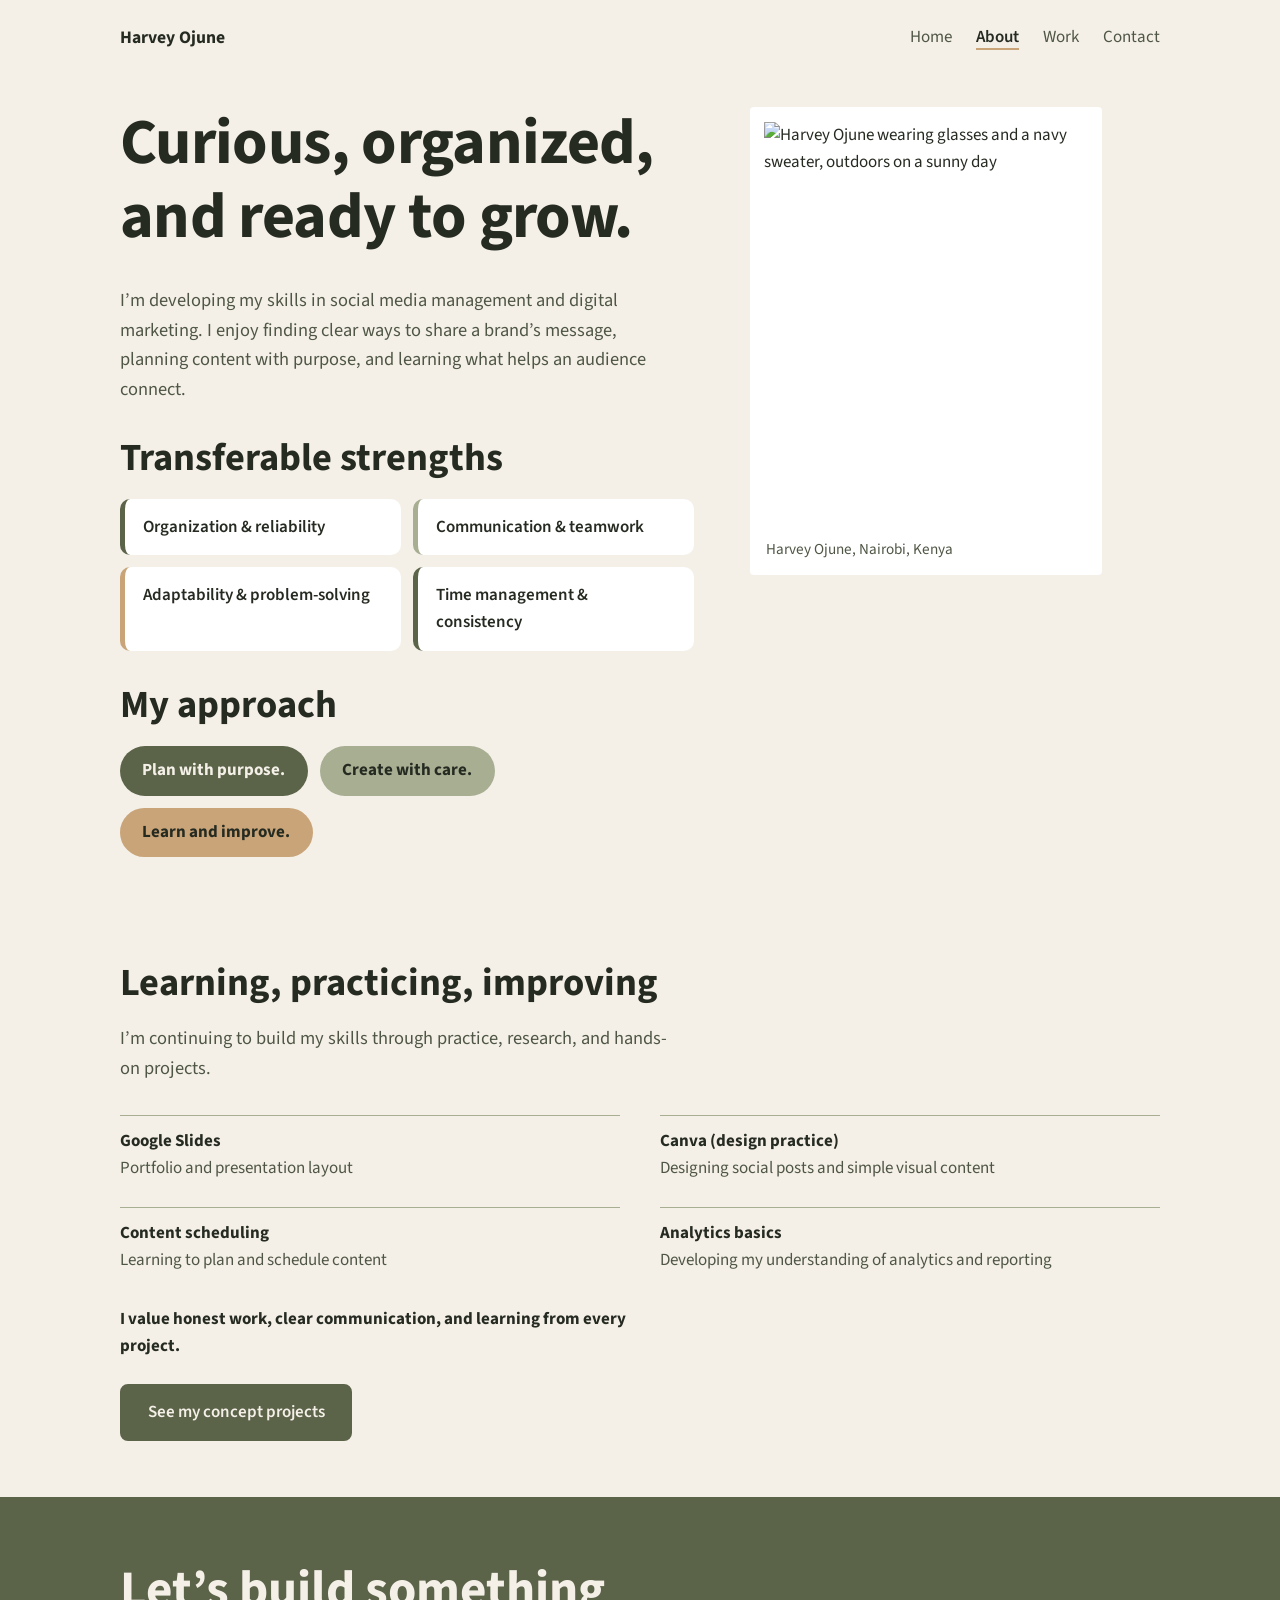
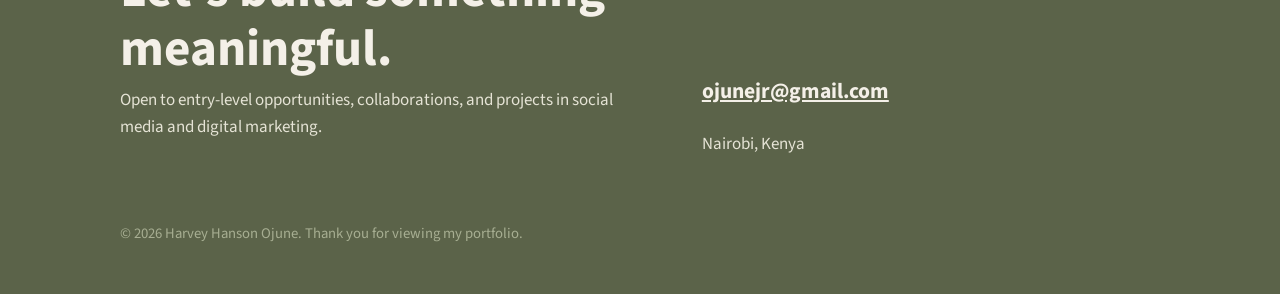
==== about.html @ 5746744a "Add files via upload" ====
<!DOCTYPE html>
<html lang="en">
<head>
  <meta charset="UTF-8">
  <meta name="viewport" content="width=device-width, initial-scale=1">
  <link rel="preconnect" href="https://fonts.googleapis.com">
  <link rel="preconnect" href="https://fonts.gstatic.com" crossorigin>
  <link href="https://fonts.googleapis.com/css2?family=Source+Sans+3:wght@400;600;700;800&display=swap" rel="stylesheet">
  <link rel="icon" href="data:image/svg+xml,%3Csvg xmlns=%27http://www.w3.org/2000/svg%27 viewBox=%270 0 100 100%27%3E%3Crect width=%27100%27 height=%27100%27 rx=%2722%27 fill=%27%235b6349%27/%3E%3Ctext x=%2750%27 y=%2770%27 font-size=%2762%27 font-family=%27sans-serif%27 font-weight=%27700%27 text-anchor=%27middle%27 fill=%27%23f4f0e8%27%3EH%3C/text%3E%3C/svg%3E">
  <link rel="stylesheet" href="style.css">
  <title>About | Harvey Ojune</title>
  <meta name="description" content="About Harvey Ojune: curious, organized, and developing skills in social media management and digital marketing.">
</head>
<body>

  <header class="site-header">
    <div class="wrap">
      <a class="brand" href="index.html">Harvey Ojune</a>
      <nav aria-label="Main">
        <a href="index.html">Home</a>
        <a href="about.html" aria-current="page">About</a>
        <a href="work.html">Work</a>
        <a href="#contact">Contact</a>
      </nav>
    </div>
  </header>

  <main>
    <section class="page-head">
      <div class="wrap about-grid">
        <div>
          <h1>Curious, organized, and ready to grow.</h1>
          <p class="section-intro">I&rsquo;m developing my skills in social media management and digital marketing. I enjoy finding clear ways to share a brand&rsquo;s message, planning content with purpose, and learning what helps an audience connect.</p>

          <h2>Transferable strengths</h2>
          <ul class="strengths">
            <li>Organization &amp; reliability</li>
            <li>Communication &amp; teamwork</li>
            <li>Adaptability &amp; problem-solving</li>
            <li>Time management &amp; consistency</li>
          </ul>

          <h2>My approach</h2>
          <ul class="approach">
            <li>Plan with purpose.</li>
            <li>Create with care.</li>
            <li>Learn and improve.</li>
          </ul>
        </div>
        <figure class="about-photo">
          <img src="images/harvey-about.jpg" alt="Harvey Ojune wearing glasses and a navy sweater, outdoors on a sunny day" width="648" height="1152">
          <figcaption>Harvey Ojune, Nairobi, Kenya</figcaption>
        </figure>
      </div>
    </section>

    <section>
      <div class="wrap">
        <h2>Learning, practicing, improving</h2>
        <p class="section-intro">I&rsquo;m continuing to build my skills through practice, research, and hands-on projects.</p>
        <ul class="tools">
          <li><strong>Google Slides</strong><span>Portfolio and presentation layout</span></li>
          <li><strong>Canva (design practice)</strong><span>Designing social posts and simple visual content</span></li>
          <li><strong>Content scheduling</strong><span>Learning to plan and schedule content</span></li>
          <li><strong>Analytics basics</strong><span>Developing my understanding of analytics and reporting</span></li>
        </ul>
        <p style="margin-top:2rem;font-weight:700;">I value honest work, clear communication, and learning from every project.</p>
        <div class="button-row">
          <a class="button" href="work.html">See my concept projects</a>
        </div>
      </div>
    </section>
  </main>

  <footer class="contact" id="contact">
    <div class="wrap">
      <div>
        <h2>Let&rsquo;s build something meaningful.</h2>
        <p>Open to entry-level opportunities, collaborations, and projects in social media and digital marketing.</p>
      </div>
      <div>
        <p class="email"><a href="mailto:ojunejr@gmail.com">ojunejr@gmail.com</a></p>
        <p class="place">Nairobi, Kenya</p>
      </div>
      <p class="legal">&copy; 2026 Harvey Hanson Ojune. Thank you for viewing my portfolio.</p>
    </div>
  </footer>

</body>
</html>
---- style.css ----
/* ==========================================================
   Harvey Ojune portfolio
   Change the colors and widths here and the whole site updates.
   ========================================================== */
:root {
  --cream: #f4f0e8;
  --stone: #e5e3d5;
  --sage: #5b6349;
  --sage-light: #a7ae92;
  --tan: #c9a478;
  --ink: #262b22;
  --muted: #4f5645;
  --white: #ffffff;
  --max: 68rem;
  --radius: 14px;
}

* { box-sizing: border-box; }

html { scroll-behavior: smooth; }
@media (prefers-reduced-motion: reduce) { html { scroll-behavior: auto; } }

body {
  margin: 0;
  background: var(--cream);
  color: var(--ink);
  font-family: "Source Sans 3", Calibri, Carlito, "Segoe UI", Roboto, system-ui, sans-serif;
  font-size: 1.0625rem;
  line-height: 1.6;
}

img { max-width: 100%; height: auto; display: block; }

h1, h2, h3 { line-height: 1.15; margin: 0 0 0.5em; font-weight: 700; }
h1 { font-size: clamp(2.25rem, 6vw, 4rem); letter-spacing: -0.01em; }
h2 { font-size: clamp(1.75rem, 3.5vw, 2.4rem); }
h3 { font-size: 1.15rem; }
p  { margin: 0 0 1em; max-width: 62ch; }

a { color: var(--sage); }
a:hover { color: var(--ink); }
a:focus-visible, .button:focus-visible {
  outline: 3px solid var(--sage);
  outline-offset: 3px;
}

.wrap { max-width: var(--max); margin: 0 auto; padding: 0 1.5rem; }
.muted { color: var(--muted); }

/* ---------- Header ---------- */
.site-header { padding: 1.25rem 0; }
.site-header .wrap {
  display: flex; flex-wrap: wrap; justify-content: space-between;
  align-items: center; gap: 0.75rem 1.5rem;
}
.brand { font-weight: 700; color: var(--ink); text-decoration: none; font-size: 1.1rem; }
.site-header nav { display: flex; flex-wrap: wrap; gap: 0.25rem 1.5rem; }
.site-header nav a { color: var(--muted); text-decoration: none; padding: 0.25rem 0; }
.site-header nav a:hover { color: var(--ink); }
.site-header nav a[aria-current="page"] {
  color: var(--ink); font-weight: 600;
  text-decoration: underline; text-decoration-thickness: 2px;
  text-underline-offset: 6px; text-decoration-color: var(--tan);
}

/* ---------- Buttons ---------- */
.button {
  display: inline-block; padding: 0.8rem 1.6rem; border-radius: 8px;
  background: var(--sage); color: var(--cream);
  font-weight: 600; text-decoration: none; border: 2px solid var(--sage);
}
.button:hover { background: var(--ink); border-color: var(--ink); color: var(--cream); }
.button.ghost { background: transparent; color: var(--sage); }
.button.ghost:hover { background: var(--sage); color: var(--cream); border-color: var(--sage); }
.button-row { display: flex; flex-wrap: wrap; gap: 0.75rem; margin-top: 1.5rem; }

/* ---------- Hero ---------- */
.hero { padding: 2.5rem 0 4.5rem; }
.hero .wrap {
  display: grid; grid-template-columns: 1.25fr 1fr;
  gap: 3rem; align-items: center;
}
.hero .name { color: var(--sage); font-weight: 600; margin-bottom: 1rem; }
.hero h1 { margin-bottom: 0.4em; }
.hero .tagline { font-size: 1.6rem; font-weight: 700; color: var(--sage); margin-bottom: 0.4rem; }
.hero .pillars { font-size: 1.15rem; color: var(--muted); }

.photo-frame { position: relative; justify-self: center; width: 100%; max-width: 24rem; }
.photo-frame::before {
  content: ""; position: absolute; inset: 2.5rem -1.5rem -1.5rem 2.5rem;
  background: var(--stone); border-radius: 28px; z-index: 0;
}
.photo-frame figure {
  position: relative; z-index: 1; margin: 0; background: var(--white);
  padding: 0.9rem 0.9rem 0.6rem; border-radius: 4px;
}
.photo-frame img { width: 100%; aspect-ratio: 3 / 4; object-fit: cover; }
.photo-frame figcaption { padding: 0.7rem 0.1rem 0.3rem; font-size: 0.95rem; color: var(--muted); }

/* ---------- Sections ---------- */
section { padding: 3.5rem 0; }
.section-intro { color: var(--muted); font-size: 1.15rem; margin-bottom: 2rem; }

/* Services */
.services {
  display: grid; grid-template-columns: repeat(3, 1fr);
  gap: 2.25rem 2.5rem; margin: 0; padding: 0; list-style: none;
}
.services li { border-top: 3px solid var(--sage); padding-top: 1rem; }
.services li:nth-child(3n+2) { border-top-color: var(--sage-light); }
.services li:nth-child(3n) { border-top-color: var(--tan); }
.services p { color: var(--muted); margin: 0; }

/* Workflow (a real sequence, so it is numbered) */
.workflow-band { background: var(--stone); }
.steps {
  list-style: none; margin: 2.5rem 0 2rem; padding: 0;
  display: grid; grid-template-columns: repeat(5, 1fr); gap: 1rem;
  position: relative; counter-reset: step;
}
.steps::before {
  content: ""; position: absolute; top: 1.7rem; left: 10%; right: 10%;
  border-top: 2px dashed var(--sage-light);
}
.steps li { position: relative; text-align: center; padding: 0 0.4rem; counter-increment: step; }
.steps li::before {
  content: counter(step);
  display: grid; place-items: center; width: 3.4rem; height: 3.4rem;
  margin: 0 auto 0.9rem; border-radius: 50%;
  background: var(--sage); color: var(--cream);
  font-weight: 700; font-size: 1.2rem; position: relative;
}
.steps li:nth-child(even)::before { background: var(--sage-light); color: var(--ink); }
.steps h3 { margin-bottom: 0.25rem; }
.steps p { margin: 0 auto; color: var(--muted); font-size: 0.98rem; }
.focus {
  background: var(--cream); border-radius: var(--radius);
  padding: 1.1rem 1.5rem; text-align: center; font-weight: 700; max-width: none;
}

/* ---------- About page ---------- */
.about-grid {
  display: grid; grid-template-columns: 1.4fr 1fr; gap: 3.5rem; align-items: start;
}
.about-photo { margin: 0; background: var(--white); padding: 0.9rem 0.9rem 0.6rem; border-radius: 4px; max-width: 22rem; }
.about-photo img { width: 100%; aspect-ratio: 4 / 5; object-fit: cover; object-position: 50% 40%; }
.about-photo figcaption { padding: 0.7rem 0.1rem 0.3rem; font-size: 0.95rem; color: var(--muted); }

.strengths { list-style: none; padding: 0; margin: 0 0 2rem; display: grid; grid-template-columns: 1fr 1fr; gap: 0.75rem; }
.strengths li { background: var(--white); border-radius: 10px; padding: 0.9rem 1.1rem; font-weight: 600; border-left: 5px solid var(--sage); }
.strengths li:nth-child(2) { border-left-color: var(--sage-light); }
.strengths li:nth-child(3) { border-left-color: var(--tan); }

.approach { display: flex; flex-wrap: wrap; gap: 0.75rem; padding: 0; list-style: none; margin: 0 0 2rem; }
.approach li { padding: 0.7rem 1.4rem; border-radius: 999px; font-weight: 700; }
.approach li:nth-child(1) { background: var(--sage); color: var(--cream); }
.approach li:nth-child(2) { background: var(--sage-light); color: var(--ink); }
.approach li:nth-child(3) { background: var(--tan); color: var(--ink); }

.tools { display: grid; grid-template-columns: 1fr 1fr; gap: 1.5rem 2.5rem; margin: 0; padding: 0; list-style: none; }
.tools li { border-top: 1px solid var(--sage-light); padding-top: 0.75rem; }
.tools strong { display: block; }
.tools span { color: var(--muted); }

/* ---------- Work page ---------- */
.page-head { padding: 2rem 0 1rem; }
.notice {
  background: var(--stone); border-radius: var(--radius);
  padding: 1rem 1.4rem; max-width: 62ch; margin: 1.25rem 0 0;
}

.week {
  display: grid; grid-template-columns: repeat(7, 1fr); gap: 0.6rem;
  list-style: none; padding: 0; margin: 0 0 1rem;
}
.week li { background: var(--white); border-radius: 12px; overflow: hidden; display: flex; flex-direction: column; }
.week .day { padding: 0.7rem 0.5rem; text-align: center; font-weight: 700; background: var(--sage); color: var(--cream); }
.week li:nth-child(3n+2) .day { background: var(--sage-light); color: var(--ink); }
.week li:nth-child(3n) .day { background: var(--tan); color: var(--ink); }
.week .theme { font-weight: 700; text-align: center; padding: 1rem 0.5rem 0.4rem; line-height: 1.25; }
.week .format { text-align: center; color: var(--muted); padding: 0 0.5rem 0.4rem; }
.week .goal { text-align: center; color: var(--muted); font-size: 0.92rem; padding: 0 0.6rem 1rem; }

.post-demo { display: grid; grid-template-columns: 1fr 1.1fr; gap: 3rem; align-items: center; }
.post-card { background: var(--white); border-radius: 24px; padding: 1.25rem; max-width: 26rem; }
.post-image { position: relative; border-radius: 6px; overflow: hidden; }
.post-image img { width: 100%; aspect-ratio: 1 / 1; object-fit: cover; }
.post-image .overlay {
  position: absolute; left: 0; right: 0; bottom: 0;
  background: rgba(91, 99, 73, 0.92); color: var(--cream);
  padding: 0.9rem 1.1rem; font-weight: 800; font-size: clamp(1.2rem, 3vw, 1.6rem); line-height: 1.15;
}
.post-handle { display: flex; align-items: center; gap: 0.7rem; padding: 0.9rem 0.2rem 0.1rem; font-weight: 700; color: var(--sage); }
.post-handle::before { content: ""; width: 2.2rem; height: 2.2rem; border-radius: 50%; background: var(--sage-light); }

.post-copy h3 { margin-top: 0; }
.cta { font-weight: 700; color: var(--sage); }
.tags { color: var(--muted); font-size: 0.98rem; }

.campaign-top { display: grid; grid-template-columns: repeat(3, 1fr); gap: 2rem; margin-bottom: 2.5rem; }
.campaign-top > div { border-top: 3px solid var(--sage); padding-top: 0.9rem; }
.campaign-top > div:nth-child(2) { border-top-color: var(--sage-light); }
.campaign-top > div:nth-child(3) { border-top-color: var(--tan); }
.campaign-top p { color: var(--muted); margin: 0; }

.campaign-bottom { display: grid; grid-template-columns: 1fr 1.2fr; gap: 3rem; align-items: start; }
.days { list-style: none; padding: 0; margin: 0; }
.days li { padding: 0.5rem 0; border-bottom: 1px solid var(--sage-light); display: flex; gap: 1rem; }
.days li strong { min-width: 4.5rem; color: var(--sage); }
.measure { background: var(--stone); border-radius: var(--radius); padding: 1.4rem 1.6rem; }
.measure h3 { margin-top: 0; }
.measure p { margin: 0; }

/* ---------- Contact footer ---------- */
.contact { background: var(--sage); color: var(--cream); padding: 4rem 0 3rem; margin-top: 0; }
.contact .wrap { display: grid; grid-template-columns: 1.2fr 1fr; gap: 2rem; align-items: end; }
.contact h2 { font-size: clamp(2rem, 5vw, 3.2rem); margin-bottom: 0.5rem; }
.contact p { color: var(--stone); }
.contact a { color: var(--cream); }
.contact .email { font-size: 1.35rem; font-weight: 700; word-break: break-word; }
.contact .place { margin: 0.25rem 0 0; }
.contact .legal { grid-column: 1 / -1; margin: 2rem 0 0; font-size: 0.92rem; color: var(--sage-light); }
.contact a:focus-visible { outline-color: var(--cream); }

/* ---------- Tablet and phone ---------- */
@media (max-width: 62rem) {
  .week { grid-template-columns: repeat(4, 1fr); }
  .steps { grid-template-columns: repeat(3, 1fr); row-gap: 2rem; }
  .steps::before { display: none; }
}

@media (max-width: 52rem) {
  .hero .wrap, .about-grid, .post-demo, .campaign-bottom, .contact .wrap { grid-template-columns: 1fr; }
  .hero { padding-bottom: 3rem; }
  .photo-frame { max-width: 20rem; margin-top: 1rem; }
  .services, .campaign-top { grid-template-columns: 1fr; }
  .about-photo { max-width: 20rem; }
  .week { grid-template-columns: repeat(2, 1fr); }
}

@media (max-width: 36rem) {
  .steps { grid-template-columns: 1fr; text-align: left; }
  .steps li { display: grid; grid-template-columns: 3.4rem 1fr; column-gap: 1rem; text-align: left; }
  .steps li::before { grid-row: 1 / span 2; margin: 0; }
  .steps p { margin: 0; }
  .strengths, .tools { grid-template-columns: 1fr; }
}
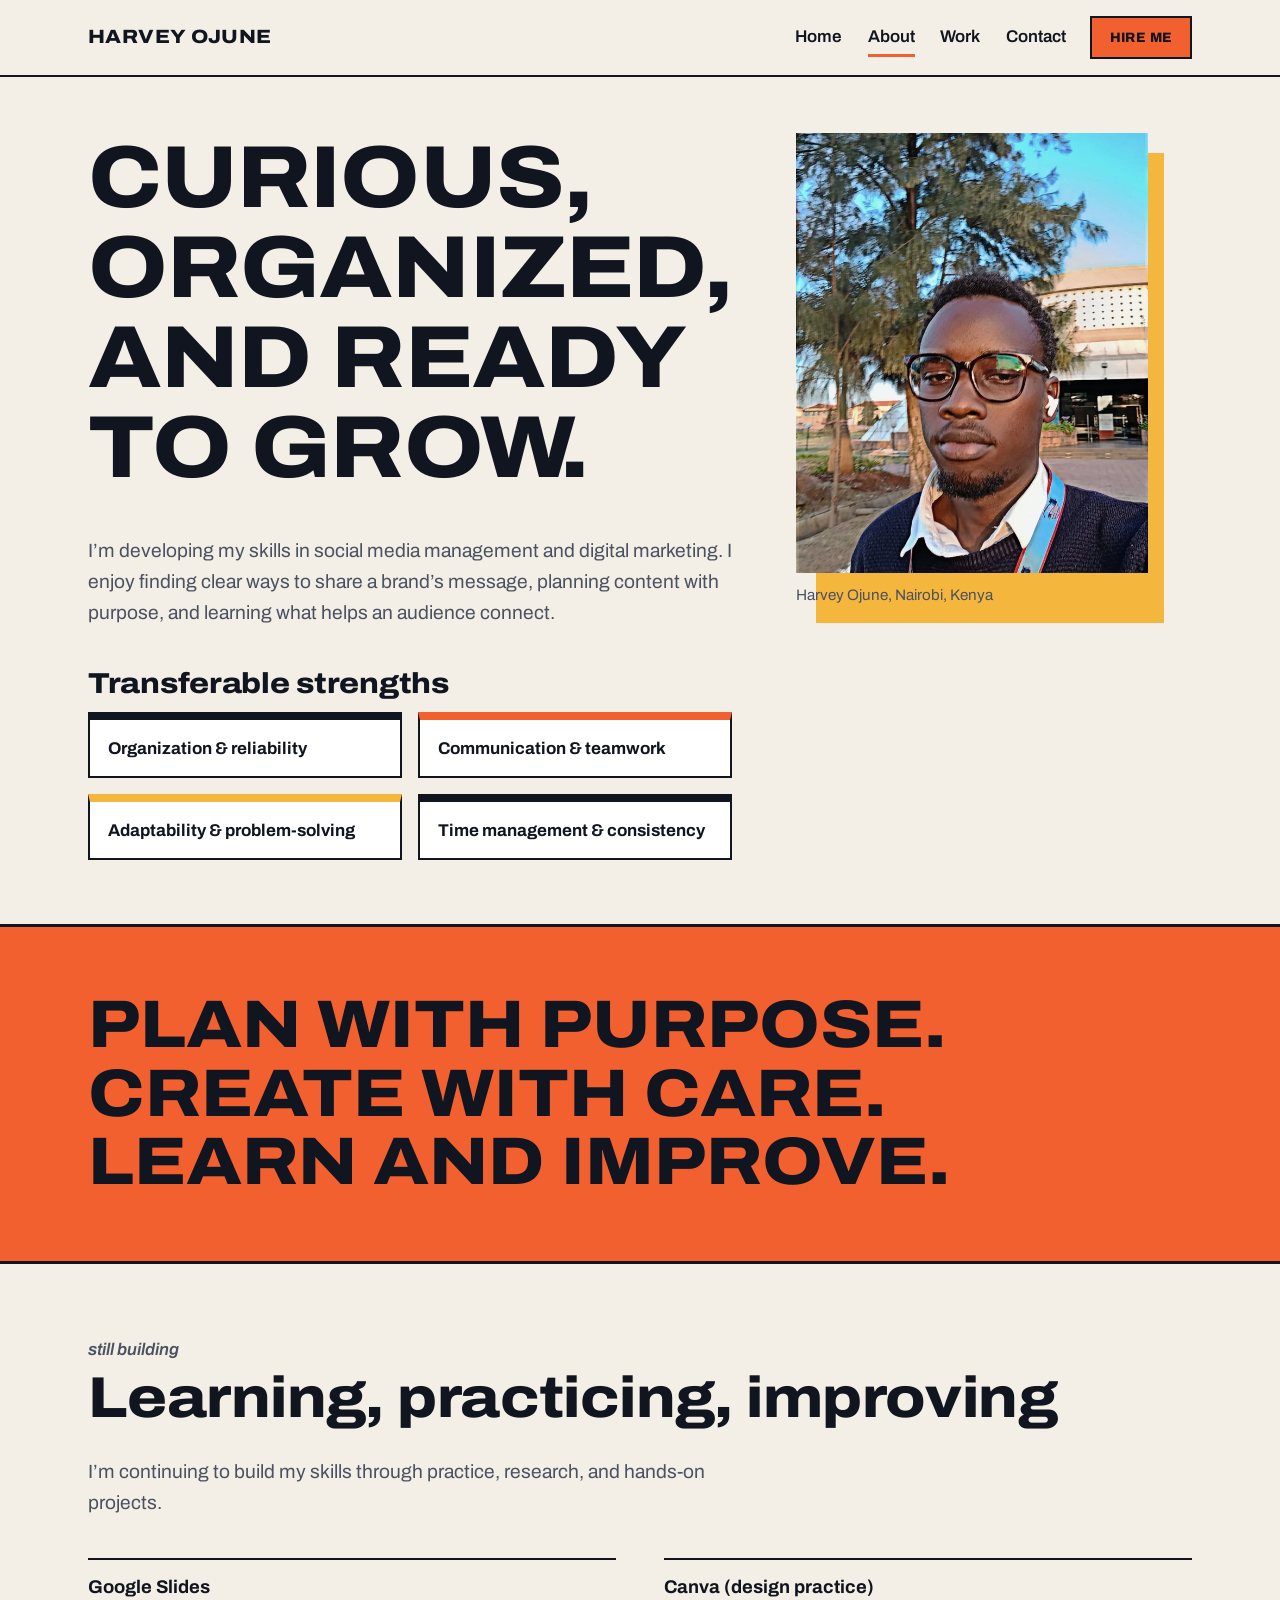
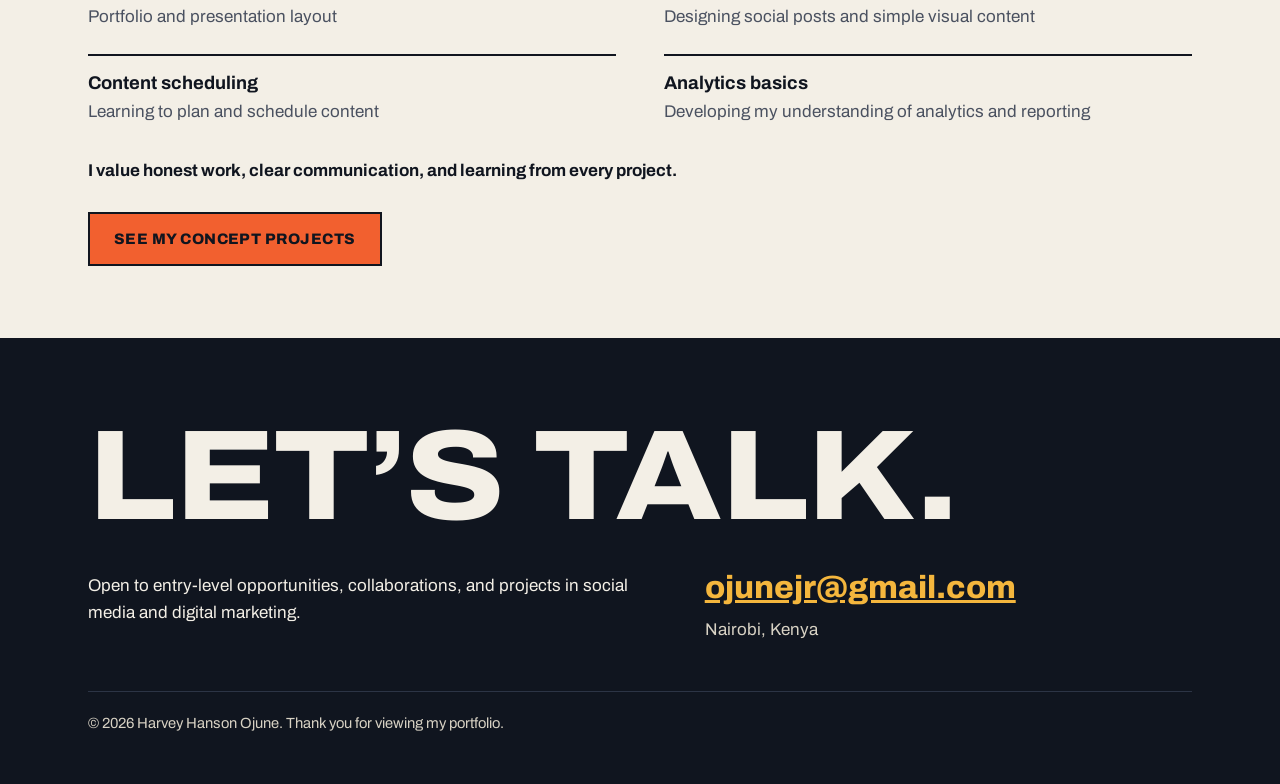
==== commit 56872ca3: "Add files via upload" ====
--- a/about.html
+++ b/about.html
@@ -5,8 +5,8 @@
   <meta name="viewport" content="width=device-width, initial-scale=1">
   <link rel="preconnect" href="https://fonts.googleapis.com">
   <link rel="preconnect" href="https://fonts.gstatic.com" crossorigin>
-  <link href="https://fonts.googleapis.com/css2?family=Source+Sans+3:wght@400;600;700;800&display=swap" rel="stylesheet">
-  <link rel="icon" href="data:image/svg+xml,%3Csvg xmlns=%27http://www.w3.org/2000/svg%27 viewBox=%270 0 100 100%27%3E%3Crect width=%27100%27 height=%27100%27 rx=%2722%27 fill=%27%235b6349%27/%3E%3Ctext x=%2750%27 y=%2770%27 font-size=%2762%27 font-family=%27sans-serif%27 font-weight=%27700%27 text-anchor=%27middle%27 fill=%27%23f4f0e8%27%3EH%3C/text%3E%3C/svg%3E">
+  <link href="https://fonts.googleapis.com/css2?family=Archivo:wdth,wght@62..125,400..900&display=swap" rel="stylesheet">
+  <link rel="icon" href="data:image/svg+xml,%3Csvg xmlns=%27http://www.w3.org/2000/svg%27 viewBox=%270 0 100 100%27%3E%3Crect width=%27100%27 height=%27100%27 fill=%27%23f2602f%27/%3E%3Ctext x=%2750%27 y=%2772%27 font-size=%2768%27 font-family=%27sans-serif%27 font-weight=%27800%27 text-anchor=%27middle%27 fill=%27%2310151f%27%3EH%3C/text%3E%3C/svg%3E">
   <link rel="stylesheet" href="style.css">
   <title>About | Harvey Ojune</title>
   <meta name="description" content="About Harvey Ojune: curious, organized, and developing skills in social media management and digital marketing.">
@@ -22,6 +22,7 @@
         <a href="work.html">Work</a>
         <a href="#contact">Contact</a>
       </nav>
+      <a class="button small" href="mailto:ojunejr@gmail.com?subject=Hello%20Harvey">Hire me</a>
     </div>
   </header>
 
@@ -31,20 +32,12 @@
         <div>
           <h1>Curious, organized, and ready to grow.</h1>
           <p class="section-intro">I&rsquo;m developing my skills in social media management and digital marketing. I enjoy finding clear ways to share a brand&rsquo;s message, planning content with purpose, and learning what helps an audience connect.</p>
-
-          <h2>Transferable strengths</h2>
+          <h2 style="font-size:1.8rem;">Transferable strengths</h2>
           <ul class="strengths">
             <li>Organization &amp; reliability</li>
             <li>Communication &amp; teamwork</li>
             <li>Adaptability &amp; problem-solving</li>
             <li>Time management &amp; consistency</li>
-          </ul>
-
-          <h2>My approach</h2>
-          <ul class="approach">
-            <li>Plan with purpose.</li>
-            <li>Create with care.</li>
-            <li>Learn and improve.</li>
           </ul>
         </div>
         <figure class="about-photo">
@@ -54,8 +47,15 @@
       </div>
     </section>
 
+    <div class="approach-panel">
+      <div class="wrap">
+        <p>Plan with purpose.<br>Create with care.<br>Learn and improve.</p>
+      </div>
+    </div>
+
     <section>
       <div class="wrap">
+        <p class="kicker">still building</p>
         <h2>Learning, practicing, improving</h2>
         <p class="section-intro">I&rsquo;m continuing to build my skills through practice, research, and hands-on projects.</p>
         <ul class="tools">
@@ -64,7 +64,7 @@
           <li><strong>Content scheduling</strong><span>Learning to plan and schedule content</span></li>
           <li><strong>Analytics basics</strong><span>Developing my understanding of analytics and reporting</span></li>
         </ul>
-        <p style="margin-top:2rem;font-weight:700;">I value honest work, clear communication, and learning from every project.</p>
+        <p><strong>I value honest work, clear communication, and learning from every project.</strong></p>
         <div class="button-row">
           <a class="button" href="work.html">See my concept projects</a>
         </div>
@@ -72,15 +72,15 @@
     </section>
   </main>
 
-  <footer class="contact" id="contact">
+  <footer class="contact dark" id="contact">
     <div class="wrap">
-      <div>
-        <h2>Let&rsquo;s build something meaningful.</h2>
+      <h2>Let&rsquo;s talk.</h2>
+      <div class="row">
         <p>Open to entry-level opportunities, collaborations, and projects in social media and digital marketing.</p>
-      </div>
-      <div>
-        <p class="email"><a href="mailto:ojunejr@gmail.com">ojunejr@gmail.com</a></p>
-        <p class="place">Nairobi, Kenya</p>
+        <div>
+          <p class="email"><a href="mailto:ojunejr@gmail.com">ojunejr@gmail.com</a></p>
+          <p class="place">Nairobi, Kenya</p>
+        </div>
       </div>
       <p class="legal">&copy; 2026 Harvey Hanson Ojune. Thank you for viewing my portfolio.</p>
     </div>
--- a/style.css
+++ b/style.css
@@ -1,247 +1,264 @@
 /* ==========================================================
-   Harvey Ojune portfolio
-   Change the colors and widths here and the whole site updates.
+   Harvey Ojune portfolio, billboard edition
+   Change the colors and widths here and every page updates.
    ========================================================== */
 :root {
-  --cream: #f4f0e8;
-  --stone: #e5e3d5;
-  --sage: #5b6349;
-  --sage-light: #a7ae92;
-  --tan: #c9a478;
-  --ink: #262b22;
-  --muted: #4f5645;
+  --midnight: #10151f;
+  --paper: #f3efe6;
+  --signal: #f2602f;
+  --sun: #f4b63d;
+  --muted: #4a5160;
+  --line: #d8d2c4;
   --white: #ffffff;
-  --max: 68rem;
-  --radius: 14px;
+  --max: 72rem;
 }
 
 * { box-sizing: border-box; }
-
 html { scroll-behavior: smooth; }
 @media (prefers-reduced-motion: reduce) { html { scroll-behavior: auto; } }
 
 body {
   margin: 0;
-  background: var(--cream);
-  color: var(--ink);
-  font-family: "Source Sans 3", Calibri, Carlito, "Segoe UI", Roboto, system-ui, sans-serif;
+  background: var(--paper);
+  color: var(--midnight);
+  font-family: "Archivo", "Segoe UI", Roboto, system-ui, sans-serif;
   font-size: 1.0625rem;
   line-height: 1.6;
 }
 
 img { max-width: 100%; height: auto; display: block; }
 
-h1, h2, h3 { line-height: 1.15; margin: 0 0 0.5em; font-weight: 700; }
-h1 { font-size: clamp(2.25rem, 6vw, 4rem); letter-spacing: -0.01em; }
-h2 { font-size: clamp(1.75rem, 3.5vw, 2.4rem); }
-h3 { font-size: 1.15rem; }
-p  { margin: 0 0 1em; max-width: 62ch; }
-
-a { color: var(--sage); }
-a:hover { color: var(--ink); }
+h1, h2, h3 { font-weight: 800; line-height: 1.02; margin: 0 0 0.5em; letter-spacing: -0.01em; }
+h1, h2 { font-stretch: 112%; }
+h1 { font-size: clamp(2.4rem, 7vw, 5.5rem); text-transform: uppercase; }
+h2 { font-size: clamp(2rem, 5vw, 3.6rem); }
+h3 { font-size: 1.2rem; line-height: 1.2; }
+p  { margin: 0 0 1em; max-width: 60ch; }
+
+a { color: inherit; }
 a:focus-visible, .button:focus-visible {
-  outline: 3px solid var(--sage);
+  outline: 3px solid var(--signal);
   outline-offset: 3px;
 }
+.dark a:focus-visible, .dark .button:focus-visible { outline-color: var(--sun); }
 
 .wrap { max-width: var(--max); margin: 0 auto; padding: 0 1.5rem; }
-.muted { color: var(--muted); }
+.kicker { font-style: italic; font-weight: 600; color: var(--muted); margin-bottom: 0.4rem; }
+.dark .kicker { color: var(--line); }
 
 /* ---------- Header ---------- */
-.site-header { padding: 1.25rem 0; }
+.site-header { background: var(--paper); border-bottom: 2px solid var(--midnight); }
 .site-header .wrap {
-  display: flex; flex-wrap: wrap; justify-content: space-between;
-  align-items: center; gap: 0.75rem 1.5rem;
-}
-.brand { font-weight: 700; color: var(--ink); text-decoration: none; font-size: 1.1rem; }
-.site-header nav { display: flex; flex-wrap: wrap; gap: 0.25rem 1.5rem; }
-.site-header nav a { color: var(--muted); text-decoration: none; padding: 0.25rem 0; }
-.site-header nav a:hover { color: var(--ink); }
-.site-header nav a[aria-current="page"] {
-  color: var(--ink); font-weight: 600;
-  text-decoration: underline; text-decoration-thickness: 2px;
-  text-underline-offset: 6px; text-decoration-color: var(--tan);
-}
+  display: flex; flex-wrap: wrap; align-items: center;
+  justify-content: space-between; gap: 0.75rem 1.5rem; padding-top: 1rem; padding-bottom: 1rem;
+}
+.brand { font-weight: 800; font-stretch: 112%; text-decoration: none; font-size: 1.2rem; text-transform: uppercase; letter-spacing: 0.02em; }
+.site-header nav { display: flex; flex-wrap: wrap; gap: 0.25rem 1.6rem; margin-left: auto; }
+.site-header nav a { text-decoration: none; font-weight: 600; padding: 0.25rem 0; border-bottom: 3px solid transparent; }
+.site-header nav a:hover { border-bottom-color: var(--signal); }
+.site-header nav a[aria-current="page"] { border-bottom-color: var(--signal); }
 
 /* ---------- Buttons ---------- */
 .button {
-  display: inline-block; padding: 0.8rem 1.6rem; border-radius: 8px;
-  background: var(--sage); color: var(--cream);
-  font-weight: 600; text-decoration: none; border: 2px solid var(--sage);
-}
-.button:hover { background: var(--ink); border-color: var(--ink); color: var(--cream); }
-.button.ghost { background: transparent; color: var(--sage); }
-.button.ghost:hover { background: var(--sage); color: var(--cream); border-color: var(--sage); }
-.button-row { display: flex; flex-wrap: wrap; gap: 0.75rem; margin-top: 1.5rem; }
+  display: inline-block; padding: 0.8rem 1.5rem; border: 2px solid var(--midnight);
+  background: var(--signal); color: var(--midnight);
+  font-weight: 800; text-decoration: none; text-transform: uppercase;
+  letter-spacing: 0.03em; font-size: 0.95rem;
+}
+.button:hover { background: var(--midnight); color: var(--paper); }
+.button.ghost { background: transparent; }
+.button.ghost:hover { background: var(--midnight); color: var(--paper); }
+.dark .button { border-color: var(--signal); }
+.dark .button:hover { background: var(--paper); color: var(--midnight); border-color: var(--paper); }
+.dark .button.ghost { border-color: var(--paper); color: var(--paper); }
+.dark .button.ghost:hover { background: var(--paper); color: var(--midnight); }
+.button.small { padding: 0.55rem 1.1rem; font-size: 0.85rem; }
+.button-row { display: flex; flex-wrap: wrap; gap: 0.75rem; margin-top: 1.75rem; }
+
+/* ---------- Dark panels ---------- */
+.dark { background: var(--midnight); color: var(--paper); }
 
 /* ---------- Hero ---------- */
-.hero { padding: 2.5rem 0 4.5rem; }
-.hero .wrap {
-  display: grid; grid-template-columns: 1.25fr 1fr;
-  gap: 3rem; align-items: center;
-}
-.hero .name { color: var(--sage); font-weight: 600; margin-bottom: 1rem; }
-.hero h1 { margin-bottom: 0.4em; }
-.hero .tagline { font-size: 1.6rem; font-weight: 700; color: var(--sage); margin-bottom: 0.4rem; }
-.hero .pillars { font-size: 1.15rem; color: var(--muted); }
-
-.photo-frame { position: relative; justify-self: center; width: 100%; max-width: 24rem; }
-.photo-frame::before {
-  content: ""; position: absolute; inset: 2.5rem -1.5rem -1.5rem 2.5rem;
-  background: var(--stone); border-radius: 28px; z-index: 0;
-}
-.photo-frame figure {
-  position: relative; z-index: 1; margin: 0; background: var(--white);
-  padding: 0.9rem 0.9rem 0.6rem; border-radius: 4px;
-}
-.photo-frame img { width: 100%; aspect-ratio: 3 / 4; object-fit: cover; }
-.photo-frame figcaption { padding: 0.7rem 0.1rem 0.3rem; font-size: 0.95rem; color: var(--muted); }
+.hero { padding: 4rem 0 5rem; overflow: hidden; }
+.hero .wrap { display: grid; grid-template-columns: 1.3fr 1fr; gap: 3.5rem; align-items: center; }
+.hero h1 { margin-bottom: 0.35em; }
+.hero .tagline { font-size: clamp(1.3rem, 3vw, 2rem); font-weight: 700; color: var(--sun); margin-bottom: 0.5rem; max-width: none; }
+.hero .lead { color: var(--line); font-size: 1.15rem; }
+
+.hero-photo { position: relative; justify-self: center; width: 100%; max-width: 25rem; }
+.hero-photo::before {
+  content: ""; position: absolute; inset: 1.5rem -1.25rem -1.25rem 1.5rem;
+  background: var(--signal); z-index: 0;
+}
+.hero-photo img { position: relative; z-index: 1; width: 100%; aspect-ratio: 4 / 5; object-fit: cover; object-position: 50% 30%; }
+.hero-photo .tag {
+  position: absolute; z-index: 2; left: -0.9rem; bottom: 2rem;
+  background: var(--sun); color: var(--midnight); font-weight: 800;
+  text-transform: uppercase; font-size: 0.85rem; letter-spacing: 0.05em; padding: 0.45rem 0.8rem;
+}
+
+/* ---------- Ticker ---------- */
+.ticker { background: var(--signal); color: var(--midnight); overflow: hidden; white-space: nowrap; border-block: 3px solid var(--midnight); }
+.ticker-track { display: inline-flex; animation: ticker 32s linear infinite; }
+.ticker:hover .ticker-track { animation-play-state: paused; }
+.ticker-group { display: inline-flex; }
+.ticker-group span {
+  padding: 0.85rem 0; font-weight: 800; font-stretch: 112%; text-transform: uppercase;
+  font-size: 1.15rem; letter-spacing: 0.03em;
+}
+.ticker-group span::after { content: "\25CF"; margin: 0 1.5rem; font-size: 0.7em; vertical-align: middle; }
+@keyframes ticker { from { transform: translateX(0); } to { transform: translateX(-50%); } }
+@media (prefers-reduced-motion: reduce) {
+  .ticker { white-space: normal; }
+  .ticker-track { animation: none; flex-wrap: wrap; }
+  .ticker-group[aria-hidden="true"] { display: none; }
+}
 
 /* ---------- Sections ---------- */
-section { padding: 3.5rem 0; }
-.section-intro { color: var(--muted); font-size: 1.15rem; margin-bottom: 2rem; }
-
-/* Services */
-.services {
-  display: grid; grid-template-columns: repeat(3, 1fr);
-  gap: 2.25rem 2.5rem; margin: 0; padding: 0; list-style: none;
-}
-.services li { border-top: 3px solid var(--sage); padding-top: 1rem; }
-.services li:nth-child(3n+2) { border-top-color: var(--sage-light); }
-.services li:nth-child(3n) { border-top-color: var(--tan); }
-.services p { color: var(--muted); margin: 0; }
-
-/* Workflow (a real sequence, so it is numbered) */
-.workflow-band { background: var(--stone); }
-.steps {
-  list-style: none; margin: 2.5rem 0 2rem; padding: 0;
-  display: grid; grid-template-columns: repeat(5, 1fr); gap: 1rem;
-  position: relative; counter-reset: step;
-}
-.steps::before {
-  content: ""; position: absolute; top: 1.7rem; left: 10%; right: 10%;
-  border-top: 2px dashed var(--sage-light);
-}
-.steps li { position: relative; text-align: center; padding: 0 0.4rem; counter-increment: step; }
+section { padding: 4.5rem 0; }
+.section-intro { font-size: 1.2rem; color: var(--muted); margin-bottom: 2.5rem; }
+.dark .section-intro { color: var(--line); }
+
+/* What I do (big rows) */
+.what { list-style: none; margin: 0; padding: 0; border-bottom: 2px solid var(--midnight); }
+.what li {
+  display: grid; grid-template-columns: minmax(0, 1.1fr) minmax(0, 1fr);
+  gap: 0.5rem 2.5rem; padding: 1.4rem 0; border-top: 2px solid var(--midnight); align-items: baseline;
+}
+.what h3 { font-size: clamp(1.4rem, 3.2vw, 2.2rem); margin: 0; font-stretch: 108%; }
+.what p { margin: 0; color: var(--muted); }
+
+/* Stats strip */
+.stats { background: var(--sun); padding: 3rem 0; border-block: 3px solid var(--midnight); }
+.stats ul { list-style: none; margin: 0; padding: 0; display: grid; grid-template-columns: repeat(4, 1fr); gap: 1.5rem; }
+.stats li { border-left: 3px solid var(--midnight); padding-left: 1.1rem; }
+.stats .num { display: block; font-weight: 800; font-stretch: 112%; font-size: clamp(3rem, 7vw, 5rem); line-height: 1; }
+.stats .label { display: block; font-weight: 600; margin-top: 0.3rem; }
+
+/* Feature blocks */
+.feature .wrap { display: grid; grid-template-columns: 1fr 1fr; gap: 4rem; align-items: center; }
+.feature p { font-size: 1.15rem; }
+.feature.dark p { color: var(--line); }
+
+.mini-week { display: grid; grid-template-columns: repeat(7, 1fr); gap: 0.4rem; list-style: none; margin: 0; padding: 0; }
+.mini-week li { display: flex; flex-direction: column; min-height: 11rem; border: 2px solid var(--midnight); background: var(--white); }
+.mini-week .d { padding: 0.45rem 0; text-align: center; font-weight: 800; font-size: 0.85rem; text-transform: uppercase; background: var(--midnight); color: var(--paper); }
+.mini-week li:nth-child(3n+2) .d { background: var(--signal); color: var(--midnight); }
+.mini-week li:nth-child(3n) .d { background: var(--sun); color: var(--midnight); }
+.mini-week .t { writing-mode: vertical-rl; transform: rotate(180deg); margin: auto; padding: 0.5rem 0; font-weight: 700; font-size: 0.92rem; }
+
+/* Post card (used on home and work pages) */
+.post-card { background: var(--white); color: var(--midnight); border: 2px solid var(--midnight); padding: 1rem; max-width: 26rem; justify-self: center; width: 100%; }
+.post-image { position: relative; overflow: hidden; }
+.post-image img { width: 100%; aspect-ratio: 1 / 1; object-fit: cover; }
+.post-image .overlay {
+  position: absolute; left: 0; right: 0; bottom: 0; background: var(--signal); color: var(--midnight);
+  padding: 0.8rem 1rem; font-weight: 800; font-stretch: 112%; text-transform: uppercase;
+  font-size: clamp(1.1rem, 3vw, 1.5rem); line-height: 1.1;
+}
+.post-handle { display: flex; align-items: center; gap: 0.7rem; padding: 0.8rem 0.1rem 0; font-weight: 700; }
+.post-handle::before { content: ""; width: 2rem; height: 2rem; border-radius: 50%; background: var(--sun); }
+
+/* Workflow */
+.steps { list-style: none; margin: 2.5rem 0 2rem; padding: 0; display: grid; grid-template-columns: repeat(5, 1fr); gap: 1rem; counter-reset: step; }
+.steps li { counter-increment: step; border-top: 8px solid var(--midnight); padding-top: 1rem; }
+.steps li:nth-child(5n+2) { border-top-color: var(--signal); }
+.steps li:nth-child(5n+3) { border-top-color: var(--sun); }
+.steps li:nth-child(5n+4) { border-top-color: var(--signal); }
 .steps li::before {
-  content: counter(step);
-  display: grid; place-items: center; width: 3.4rem; height: 3.4rem;
-  margin: 0 auto 0.9rem; border-radius: 50%;
-  background: var(--sage); color: var(--cream);
-  font-weight: 700; font-size: 1.2rem; position: relative;
-}
-.steps li:nth-child(even)::before { background: var(--sage-light); color: var(--ink); }
-.steps h3 { margin-bottom: 0.25rem; }
-.steps p { margin: 0 auto; color: var(--muted); font-size: 0.98rem; }
-.focus {
-  background: var(--cream); border-radius: var(--radius);
-  padding: 1.1rem 1.5rem; text-align: center; font-weight: 700; max-width: none;
-}
-
-/* ---------- About page ---------- */
-.about-grid {
-  display: grid; grid-template-columns: 1.4fr 1fr; gap: 3.5rem; align-items: start;
-}
-.about-photo { margin: 0; background: var(--white); padding: 0.9rem 0.9rem 0.6rem; border-radius: 4px; max-width: 22rem; }
-.about-photo img { width: 100%; aspect-ratio: 4 / 5; object-fit: cover; object-position: 50% 40%; }
-.about-photo figcaption { padding: 0.7rem 0.1rem 0.3rem; font-size: 0.95rem; color: var(--muted); }
-
-.strengths { list-style: none; padding: 0; margin: 0 0 2rem; display: grid; grid-template-columns: 1fr 1fr; gap: 0.75rem; }
-.strengths li { background: var(--white); border-radius: 10px; padding: 0.9rem 1.1rem; font-weight: 600; border-left: 5px solid var(--sage); }
-.strengths li:nth-child(2) { border-left-color: var(--sage-light); }
-.strengths li:nth-child(3) { border-left-color: var(--tan); }
-
-.approach { display: flex; flex-wrap: wrap; gap: 0.75rem; padding: 0; list-style: none; margin: 0 0 2rem; }
-.approach li { padding: 0.7rem 1.4rem; border-radius: 999px; font-weight: 700; }
-.approach li:nth-child(1) { background: var(--sage); color: var(--cream); }
-.approach li:nth-child(2) { background: var(--sage-light); color: var(--ink); }
-.approach li:nth-child(3) { background: var(--tan); color: var(--ink); }
-
-.tools { display: grid; grid-template-columns: 1fr 1fr; gap: 1.5rem 2.5rem; margin: 0; padding: 0; list-style: none; }
-.tools li { border-top: 1px solid var(--sage-light); padding-top: 0.75rem; }
-.tools strong { display: block; }
+  content: counter(step, decimal-leading-zero); display: block;
+  font-weight: 800; font-stretch: 112%; font-size: 2.6rem; line-height: 1; margin-bottom: 0.6rem;
+}
+.steps h3 { margin-bottom: 0.3rem; }
+.steps p { color: var(--muted); font-size: 0.98rem; margin: 0; }
+.focus { background: var(--midnight); color: var(--paper); padding: 1.2rem 1.6rem; font-weight: 700; font-size: 1.15rem; max-width: none; }
+
+/* ---------- Inner pages ---------- */
+.page-head { padding: 3.5rem 0 1.5rem; }
+.notice { background: var(--sun); border: 2px solid var(--midnight); padding: 1rem 1.3rem; font-weight: 600; max-width: 38rem; }
+
+.about-grid { display: grid; grid-template-columns: 1.4fr 1fr; gap: 4rem; align-items: start; }
+.about-photo { position: relative; max-width: 22rem; margin: 0; }
+.about-photo::before { content: ""; position: absolute; inset: 1.25rem -1rem -1rem 1.25rem; background: var(--sun); z-index: 0; }
+.about-photo img { position: relative; z-index: 1; width: 100%; aspect-ratio: 4 / 5; object-fit: cover; object-position: 50% 40%; }
+.about-photo figcaption { position: relative; z-index: 1; font-size: 0.95rem; color: var(--muted); padding-top: 0.6rem; }
+
+.strengths { list-style: none; padding: 0; margin: 0 0 2.5rem; display: grid; grid-template-columns: 1fr 1fr; gap: 1rem; }
+.strengths li { background: var(--white); border: 2px solid var(--midnight); border-top-width: 8px; padding: 0.9rem 1.1rem; font-weight: 700; }
+.strengths li:nth-child(2) { border-top-color: var(--signal); }
+.strengths li:nth-child(3) { border-top-color: var(--sun); }
+
+.approach-panel { background: var(--signal); color: var(--midnight); padding: 4rem 0; border-block: 3px solid var(--midnight); }
+.approach-panel p {
+  margin: 0; max-width: none; font-weight: 800; font-stretch: 112%; text-transform: uppercase;
+  font-size: clamp(1.8rem, 6vw, 4.2rem); line-height: 1.02;
+}
+
+.tools { display: grid; grid-template-columns: 1fr 1fr; gap: 1.5rem 3rem; margin: 0 0 2rem; padding: 0; list-style: none; }
+.tools li { border-top: 2px solid var(--midnight); padding-top: 0.8rem; }
+.tools strong { display: block; font-size: 1.15rem; }
 .tools span { color: var(--muted); }
 
-/* ---------- Work page ---------- */
-.page-head { padding: 2rem 0 1rem; }
-.notice {
-  background: var(--stone); border-radius: var(--radius);
-  padding: 1rem 1.4rem; max-width: 62ch; margin: 1.25rem 0 0;
-}
-
-.week {
-  display: grid; grid-template-columns: repeat(7, 1fr); gap: 0.6rem;
-  list-style: none; padding: 0; margin: 0 0 1rem;
-}
-.week li { background: var(--white); border-radius: 12px; overflow: hidden; display: flex; flex-direction: column; }
-.week .day { padding: 0.7rem 0.5rem; text-align: center; font-weight: 700; background: var(--sage); color: var(--cream); }
-.week li:nth-child(3n+2) .day { background: var(--sage-light); color: var(--ink); }
-.week li:nth-child(3n) .day { background: var(--tan); color: var(--ink); }
-.week .theme { font-weight: 700; text-align: center; padding: 1rem 0.5rem 0.4rem; line-height: 1.25; }
+.week { display: grid; grid-template-columns: repeat(7, 1fr); gap: 0.5rem; list-style: none; padding: 0; margin: 0; }
+.week li { background: var(--white); border: 2px solid var(--midnight); display: flex; flex-direction: column; }
+.week .day { padding: 0.7rem 0.5rem; text-align: center; font-weight: 800; text-transform: uppercase; background: var(--midnight); color: var(--paper); }
+.week li:nth-child(3n+2) .day { background: var(--signal); color: var(--midnight); }
+.week li:nth-child(3n) .day { background: var(--sun); color: var(--midnight); }
+.week .theme { font-weight: 800; text-align: center; padding: 1rem 0.5rem 0.3rem; line-height: 1.2; }
 .week .format { text-align: center; color: var(--muted); padding: 0 0.5rem 0.4rem; }
 .week .goal { text-align: center; color: var(--muted); font-size: 0.92rem; padding: 0 0.6rem 1rem; }
 
-.post-demo { display: grid; grid-template-columns: 1fr 1.1fr; gap: 3rem; align-items: center; }
-.post-card { background: var(--white); border-radius: 24px; padding: 1.25rem; max-width: 26rem; }
-.post-image { position: relative; border-radius: 6px; overflow: hidden; }
-.post-image img { width: 100%; aspect-ratio: 1 / 1; object-fit: cover; }
-.post-image .overlay {
-  position: absolute; left: 0; right: 0; bottom: 0;
-  background: rgba(91, 99, 73, 0.92); color: var(--cream);
-  padding: 0.9rem 1.1rem; font-weight: 800; font-size: clamp(1.2rem, 3vw, 1.6rem); line-height: 1.15;
-}
-.post-handle { display: flex; align-items: center; gap: 0.7rem; padding: 0.9rem 0.2rem 0.1rem; font-weight: 700; color: var(--sage); }
-.post-handle::before { content: ""; width: 2.2rem; height: 2.2rem; border-radius: 50%; background: var(--sage-light); }
-
-.post-copy h3 { margin-top: 0; }
-.cta { font-weight: 700; color: var(--sage); }
-.tags { color: var(--muted); font-size: 0.98rem; }
-
-.campaign-top { display: grid; grid-template-columns: repeat(3, 1fr); gap: 2rem; margin-bottom: 2.5rem; }
-.campaign-top > div { border-top: 3px solid var(--sage); padding-top: 0.9rem; }
-.campaign-top > div:nth-child(2) { border-top-color: var(--sage-light); }
-.campaign-top > div:nth-child(3) { border-top-color: var(--tan); }
+.post-demo { display: grid; grid-template-columns: 1fr 1.1fr; gap: 4rem; align-items: center; }
+.cta { font-weight: 800; }
+.tags { color: var(--muted); }
+
+.campaign-top { display: grid; grid-template-columns: repeat(3, 1fr); gap: 2rem; margin-bottom: 3rem; }
+.campaign-top > div { border-top: 8px solid var(--midnight); padding-top: 0.9rem; }
+.campaign-top > div:nth-child(2) { border-top-color: var(--signal); }
+.campaign-top > div:nth-child(3) { border-top-color: var(--sun); }
 .campaign-top p { color: var(--muted); margin: 0; }
-
-.campaign-bottom { display: grid; grid-template-columns: 1fr 1.2fr; gap: 3rem; align-items: start; }
+.campaign-bottom { display: grid; grid-template-columns: 1fr 1.2fr; gap: 4rem; align-items: start; }
 .days { list-style: none; padding: 0; margin: 0; }
-.days li { padding: 0.5rem 0; border-bottom: 1px solid var(--sage-light); display: flex; gap: 1rem; }
-.days li strong { min-width: 4.5rem; color: var(--sage); }
-.measure { background: var(--stone); border-radius: var(--radius); padding: 1.4rem 1.6rem; }
-.measure h3 { margin-top: 0; }
-.measure p { margin: 0; }
-
-/* ---------- Contact footer ---------- */
-.contact { background: var(--sage); color: var(--cream); padding: 4rem 0 3rem; margin-top: 0; }
-.contact .wrap { display: grid; grid-template-columns: 1.2fr 1fr; gap: 2rem; align-items: end; }
-.contact h2 { font-size: clamp(2rem, 5vw, 3.2rem); margin-bottom: 0.5rem; }
-.contact p { color: var(--stone); }
-.contact a { color: var(--cream); }
-.contact .email { font-size: 1.35rem; font-weight: 700; word-break: break-word; }
-.contact .place { margin: 0.25rem 0 0; }
-.contact .legal { grid-column: 1 / -1; margin: 2rem 0 0; font-size: 0.92rem; color: var(--sage-light); }
-.contact a:focus-visible { outline-color: var(--cream); }
+.days li { padding: 0.6rem 0; border-bottom: 2px solid var(--midnight); display: flex; gap: 1rem; }
+.days li:first-child { border-top: 2px solid var(--midnight); }
+.days strong { min-width: 4.5rem; }
+.measure { background: var(--midnight); color: var(--paper); padding: 1.6rem 1.8rem; }
+.measure h3 { margin-top: 0; color: var(--sun); }
+.measure p { margin: 0; color: var(--line); }
+
+/* ---------- Contact ---------- */
+.contact { padding: 5rem 0 3rem; }
+.contact h2 { font-size: clamp(3rem, 11vw, 8rem); text-transform: uppercase; margin-bottom: 0.2em; line-height: 0.92; }
+.contact .row { display: grid; grid-template-columns: 1.2fr 1fr; gap: 2rem; align-items: end; }
+.contact .email { font-size: clamp(1.3rem, 3vw, 2rem); font-weight: 800; word-break: break-word; margin-bottom: 0.2rem; }
+.contact .email a { color: var(--sun); }
+.contact .email a:hover { color: var(--paper); }
+.contact .place { color: var(--line); margin: 0; }
+.contact .legal { margin: 3rem 0 0; font-size: 0.92rem; color: var(--line); max-width: none; border-top: 1px solid #2c3445; padding-top: 1.25rem; }
 
 /* ---------- Tablet and phone ---------- */
 @media (max-width: 62rem) {
+  .stats ul { grid-template-columns: repeat(2, 1fr); row-gap: 2rem; }
+  .steps { grid-template-columns: repeat(3, 1fr); row-gap: 2rem; }
   .week { grid-template-columns: repeat(4, 1fr); }
-  .steps { grid-template-columns: repeat(3, 1fr); row-gap: 2rem; }
-  .steps::before { display: none; }
+  .mini-week li { min-height: 9rem; }
 }
 
 @media (max-width: 52rem) {
-  .hero .wrap, .about-grid, .post-demo, .campaign-bottom, .contact .wrap { grid-template-columns: 1fr; }
-  .hero { padding-bottom: 3rem; }
-  .photo-frame { max-width: 20rem; margin-top: 1rem; }
-  .services, .campaign-top { grid-template-columns: 1fr; }
-  .about-photo { max-width: 20rem; }
+  section { padding: 3.25rem 0; }
+  .hero { padding: 2.5rem 0 4rem; }
+  .hero .wrap, .feature .wrap, .about-grid, .post-demo, .campaign-bottom, .contact .row { grid-template-columns: 1fr; gap: 2.5rem; }
+  .hero-photo { max-width: 20rem; margin-right: 1rem; }
+  .about-photo { max-width: 20rem; margin-right: 1rem; }
+  .what li { grid-template-columns: 1fr; }
+  .campaign-top { grid-template-columns: 1fr; }
   .week { grid-template-columns: repeat(2, 1fr); }
+  .site-header nav { margin-left: 0; width: 100%; order: 3; }
 }
 
 @media (max-width: 36rem) {
-  .steps { grid-template-columns: 1fr; text-align: left; }
-  .steps li { display: grid; grid-template-columns: 3.4rem 1fr; column-gap: 1rem; text-align: left; }
-  .steps li::before { grid-row: 1 / span 2; margin: 0; }
-  .steps p { margin: 0; }
+  .steps { grid-template-columns: 1fr; }
   .strengths, .tools { grid-template-columns: 1fr; }
-}
+  .mini-week { grid-template-columns: repeat(7, 1fr); gap: 0.25rem; }
+  .mini-week .t { font-size: 0.78rem; }
+}
